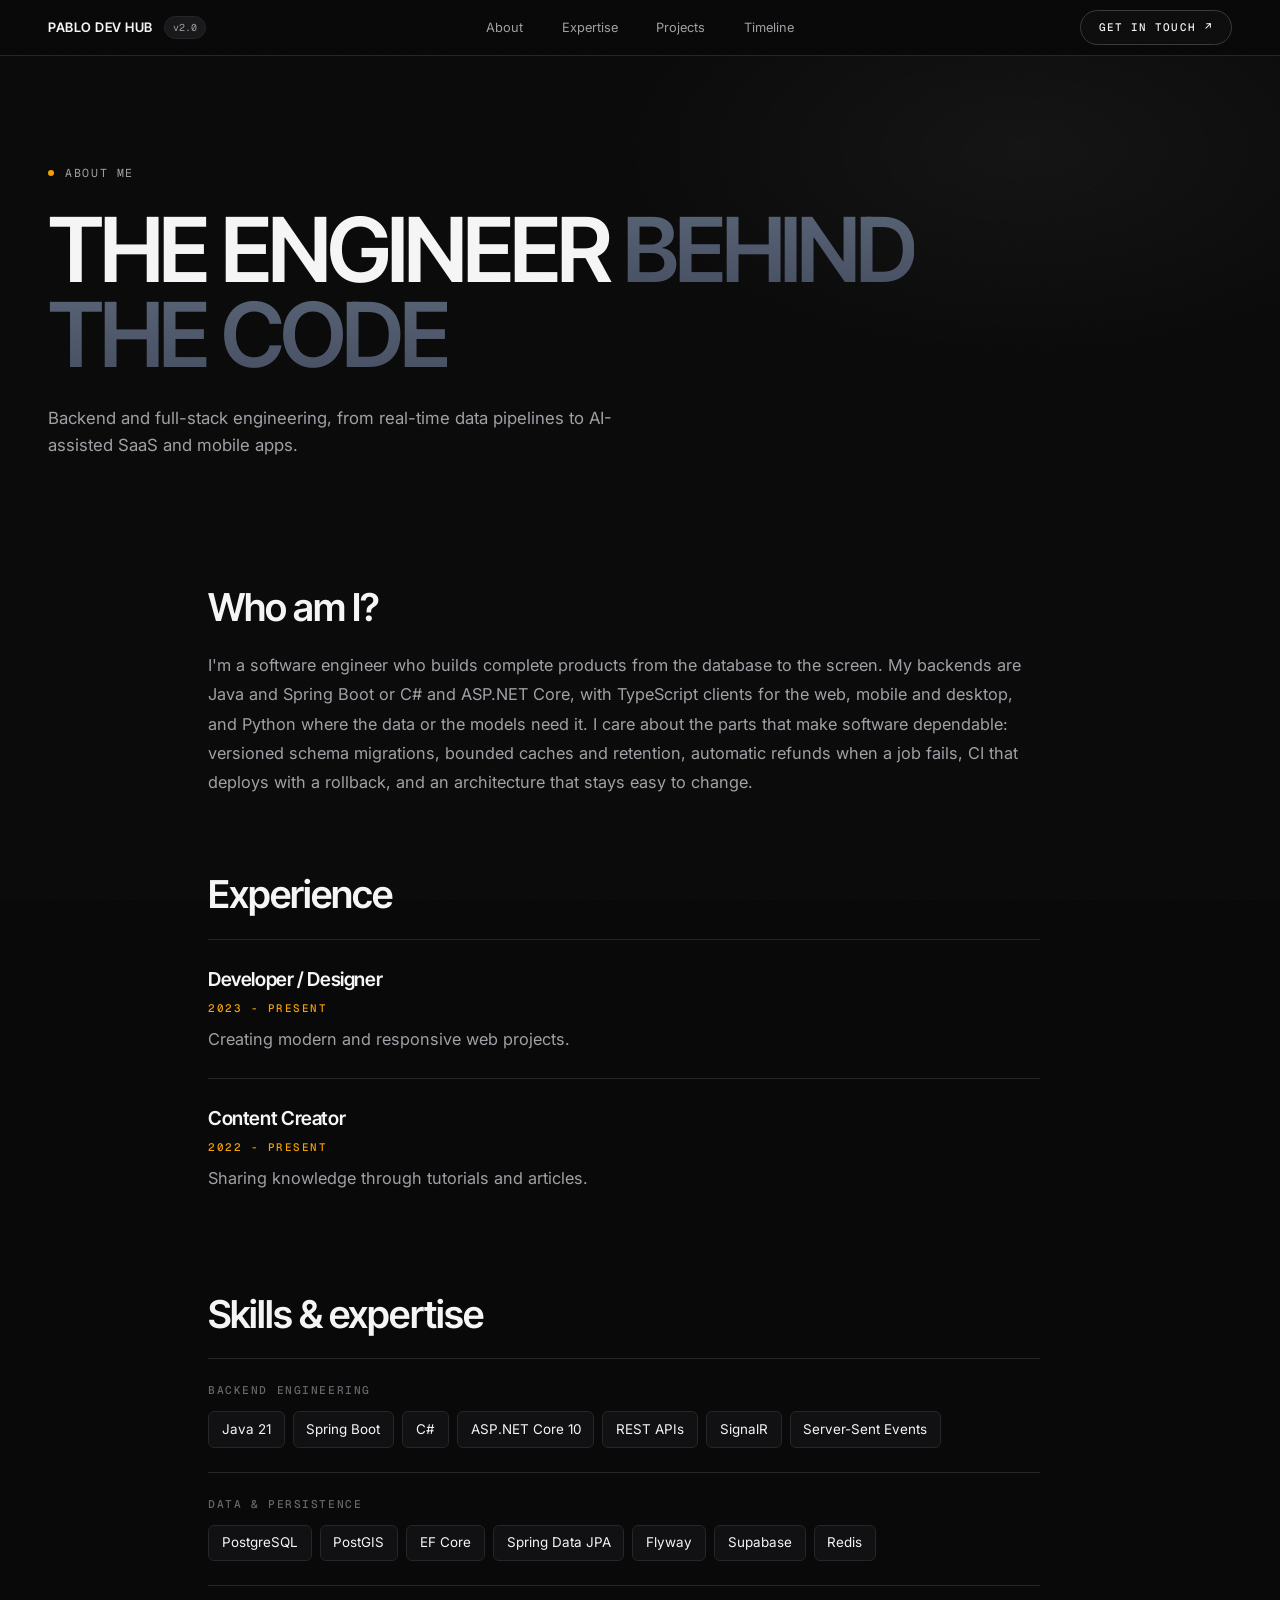
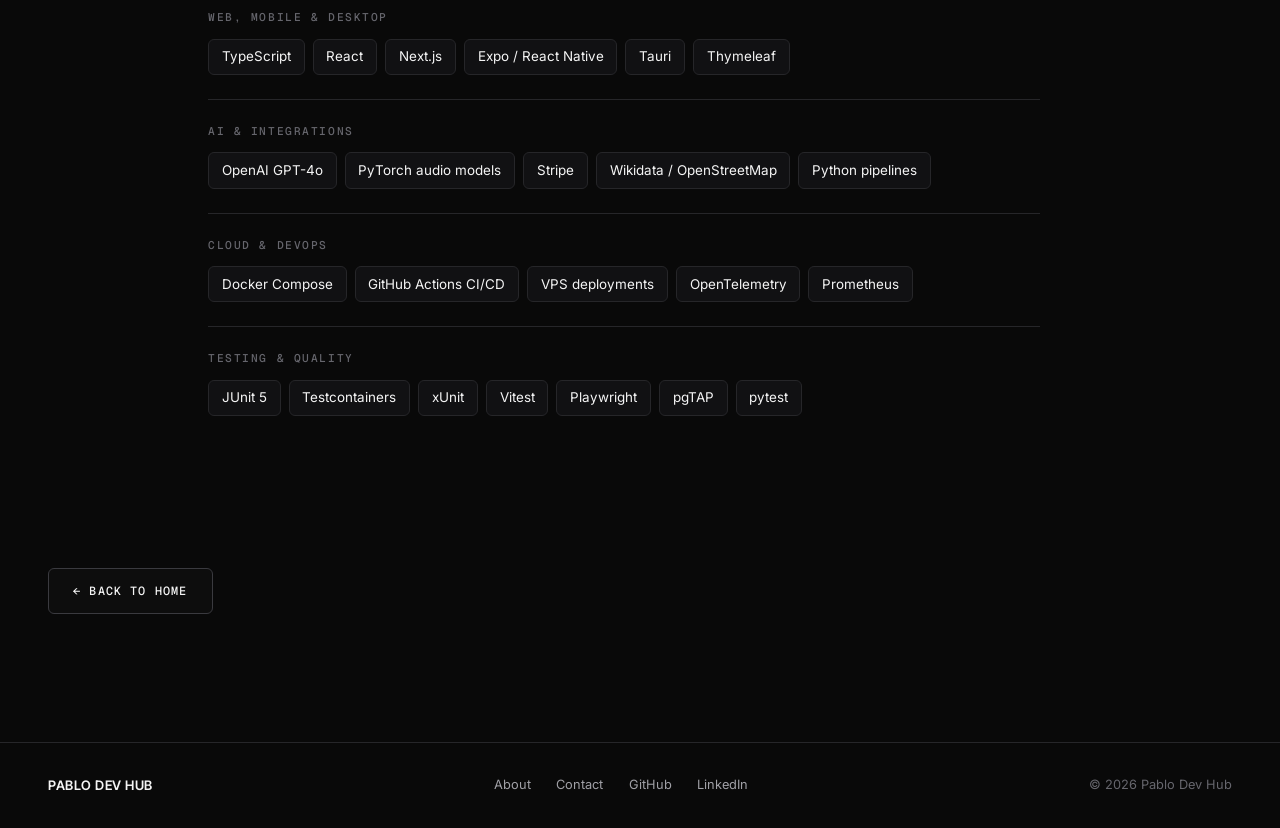
==== pages/about.html @ 633237cd "feat: redesign portfolio and add real project case studies - New dark editorial design system (token" ====
<!DOCTYPE html>
<html lang="en">
<head>
    <meta charset="UTF-8">
    <meta name="viewport" content="width=device-width, initial-scale=1.0, viewport-fit=cover">
    <title>Pablo Dev Hub — About</title>
    <meta name="description" content="About Pablo: backend and full-stack engineering.">
    <meta name="theme-color" content="#090909">
    <meta property="og:title" content="Pablo Dev Hub — About">
    <meta property="og:description" content="About Pablo: backend and full-stack engineering.">
    <meta property="og:type" content="website">
    <script>document.documentElement.classList.add('js')</script>
    <link rel="preconnect" href="https://fonts.googleapis.com">
    <link rel="preconnect" href="https://fonts.gstatic.com" crossorigin>
    <link rel="preload" href="https://fonts.googleapis.com/css2?family=Geist+Mono:wght@400;500&family=Inter+Tight:wght@500;600;700&family=Inter:wght@400;500;600&display=swap" as="style" onload="this.onload=null;this.rel='stylesheet'">
    <noscript><link href="https://fonts.googleapis.com/css2?family=Geist+Mono:wght@400;500&family=Inter+Tight:wght@500;600;700&family=Inter:wght@400;500;600&display=swap" rel="stylesheet"></noscript>
    <link rel="stylesheet" href="../assets/css/style.css">
    <script src="../assets/js/config.js" defer></script>
    <script src="../assets/js/script.js" defer></script>
</head>
<body class="page-about">
    <a class="skip-link" href="#main">Skip to content</a>
    <div id="scroll-progress"></div>
    <header class="site-header">
        <div class="site-header__inner container">
            <a class="brand" href="../index.html" aria-label="Pablo Dev Hub, home">
                <span class="brand__name">Pablo Dev Hub</span>
                <span class="brand__ver" aria-hidden="true">v2.0</span>
            </a>
            <nav class="site-nav" id="site-nav" aria-label="Primary">
                <ul>
                    <li><a href="../index.html#about">About</a></li>
                    <li><a href="../index.html#expertise">Expertise</a></li>
                    <li><a href="../index.html#projects">Projects</a></li>
                    <li><a href="../index.html#timeline">Timeline</a></li>
                </ul>
                <a class="btn btn-outline btn-sm site-nav__cta-mobile" href="../index.html#contact">Get in touch <span class="arrow" aria-hidden="true">↗</span></a>
            </nav>
            <a class="btn btn-outline btn-sm header-cta" href="../index.html#contact">Get in touch <span class="arrow" aria-hidden="true">↗</span></a>
            <button class="nav-toggle" type="button" aria-label="Open menu" aria-expanded="false" aria-controls="site-nav"><span></span><span></span></button>
        </div>
    </header>

    <main id="main">
        <section class="page-hero">
            <div class="container">
                <p class="hero-greeting">About me</p>
                <h1 class="hero-title">The engineer <span class="accent-text">behind the code</span></h1>
                <p class="hero-subtitle">Backend and full-stack engineering, from real-time data pipelines to AI-assisted SaaS and mobile apps.</p>
            </div>
        </section>
        <section class="about-content">
            <div class="about-container">
                <div class="about-section" data-reveal>
                    <h2>Who am I?</h2>
                    <p class="about-text">I'm a software engineer who builds complete products from the database to the screen. My backends are Java and Spring Boot or C# and ASP.NET Core, with TypeScript clients for the web, mobile and desktop, and Python where the data or the models need it. I care about the parts that make software dependable: versioned schema migrations, bounded caches and retention, automatic refunds when a job fails, CI that deploys with a rollback, and an architecture that stays easy to change.</p>
                </div>
                <div class="about-section" data-reveal>
                    <h2>Experience</h2>
                    <div class="experience-item"><h3>Developer / Designer</h3><p class="experience-date">2023 - Present</p><p class="about-text">Creating modern and responsive web projects.</p></div>
                    <div class="experience-item"><h3>Content Creator</h3><p class="experience-date">2022 - Present</p><p class="about-text">Sharing knowledge through tutorials and articles.</p></div>
                </div>
                <div class="about-section" data-reveal>
                    <h2>Skills &amp; expertise</h2>
                    <div class="skill-category"><h3>Backend Engineering</h3><div class="skills-list"><div class="skill-badge">Java 21</div><div class="skill-badge">Spring Boot</div><div class="skill-badge">C#</div><div class="skill-badge">ASP.NET Core 10</div><div class="skill-badge">REST APIs</div><div class="skill-badge">SignalR</div><div class="skill-badge">Server-Sent Events</div></div></div><div class="skill-category"><h3>Data & Persistence</h3><div class="skills-list"><div class="skill-badge">PostgreSQL</div><div class="skill-badge">PostGIS</div><div class="skill-badge">EF Core</div><div class="skill-badge">Spring Data JPA</div><div class="skill-badge">Flyway</div><div class="skill-badge">Supabase</div><div class="skill-badge">Redis</div></div></div><div class="skill-category"><h3>Web, Mobile & Desktop</h3><div class="skills-list"><div class="skill-badge">TypeScript</div><div class="skill-badge">React</div><div class="skill-badge">Next.js</div><div class="skill-badge">Expo / React Native</div><div class="skill-badge">Tauri</div><div class="skill-badge">Thymeleaf</div></div></div><div class="skill-category"><h3>AI & Integrations</h3><div class="skills-list"><div class="skill-badge">OpenAI GPT-4o</div><div class="skill-badge">PyTorch audio models</div><div class="skill-badge">Stripe</div><div class="skill-badge">Wikidata / OpenStreetMap</div><div class="skill-badge">Python pipelines</div></div></div><div class="skill-category"><h3>Cloud & DevOps</h3><div class="skills-list"><div class="skill-badge">Docker Compose</div><div class="skill-badge">GitHub Actions CI/CD</div><div class="skill-badge">VPS deployments</div><div class="skill-badge">OpenTelemetry</div><div class="skill-badge">Prometheus</div></div></div><div class="skill-category"><h3>Testing & Quality</h3><div class="skills-list"><div class="skill-badge">JUnit 5</div><div class="skill-badge">Testcontainers</div><div class="skill-badge">xUnit</div><div class="skill-badge">Vitest</div><div class="skill-badge">Playwright</div><div class="skill-badge">pgTAP</div><div class="skill-badge">pytest</div></div></div>
                </div>
            </div>
        </section>
        <section class="back-section"><a href="../index.html" class="btn btn-secondary">← Back to Home</a></section>
    </main>

    <footer class="site-footer">
        <div class="container site-footer__inner">
            <span class="brand__name">Pablo Dev Hub</span>
            <nav aria-label="Footer">
                <ul>
                    <li><a href="../pages/about.html">About</a></li>
                    <li><a href="../pages/contact.html">Contact</a></li>
                    <li><a href="https://www.github.com" data-link="github" target="_blank" rel="noopener noreferrer">GitHub</a></li>
                    <li><a href="https://www.linkedin.com" data-link="linkedin" target="_blank" rel="noopener noreferrer">LinkedIn</a></li>
                </ul>
            </nav>
            <span>&copy; <span data-year>2026</span> Pablo Dev Hub</span>
        </div>
    </footer>
    <button id="back-to-top" type="button" aria-label="Back to top"><span aria-hidden="true">↑</span></button>
</body>
</html>
---- assets/css/style.css ----
/* =========================================================
   Pablo Dev Hub — design system
   Dark, editorial, restrained. Amber is an accent, not a fill.
   ========================================================= */

:root {
    /* Colour */
    --bg: #090909;
    --bg-2: #111113;
    --bg-3: #19191c;
    --text: #f5f5f5;
    --text-2: #a0a0a6;
    --text-3: #66666d;
    --accent: #f5a000;
    --accent-hover: #ffb52e;
    --border: #262629;
    --border-strong: #3a3a3f;
    --steel: #5a6578;           /* "DIGITAL" blue-gray */
    --steel-2: #3d4556;
    --green: #3ecf6e;

    /* Type */
    --font-display: 'Inter Tight', 'Inter', system-ui, -apple-system, 'Segoe UI', sans-serif;
    --font-body: 'Inter', system-ui, -apple-system, 'Segoe UI', sans-serif;
    --font-mono: 'Geist Mono', ui-monospace, 'SFMono-Regular', Menlo, Consolas, monospace;

    /* Space */
    --gutter: clamp(1.25rem, 4vw, 3rem);
    --section-y: clamp(5rem, 10vw, 9rem);
    --header-h: 3.5rem;

    /* Shape & motion */
    --radius: 10px;
    --radius-sm: 6px;
    --ease: cubic-bezier(0.22, 0.7, 0.2, 1);
    --t-fast: 180ms;
    --t-med: 320ms;
    --t-slow: 700ms;
}

/* ---------- Base ---------- */
*, *::before, *::after { box-sizing: border-box; }

html {
    scroll-behavior: smooth;
    scroll-padding-top: calc(var(--header-h) + 1rem);
    -webkit-text-size-adjust: 100%;
}

body {
    margin: 0;
    background: var(--bg);
    color: var(--text);
    font-family: var(--font-body);
    font-size: 1rem;
    line-height: 1.6;
    -webkit-font-smoothing: antialiased;
    text-rendering: optimizeLegibility;
    overflow-x: hidden;
}

/* faint film grain over the whole page */
body::before {
    content: '';
    position: fixed;
    inset: 0;
    z-index: 0;
    pointer-events: none;
    opacity: 0.035;
    background-image: url("data:image/svg+xml,%3Csvg xmlns='http://www.w3.org/2000/svg' width='160' height='160'%3E%3Cfilter id='n'%3E%3CfeTurbulence type='fractalNoise' baseFrequency='.9' numOctaves='2' stitchTiles='stitch'/%3E%3C/filter%3E%3Crect width='100%25' height='100%25' filter='url(%23n)'/%3E%3C/svg%3E");
}

img, svg { display: block; max-width: 100%; }
a { color: inherit; text-decoration: none; }
ul, ol { list-style: none; margin: 0; padding: 0; }
h1, h2, h3, h4, p { margin: 0; }
button { font: inherit; color: inherit; cursor: pointer; }
code { font-family: var(--font-mono); font-size: 0.88em; color: var(--text); background: var(--bg-3); padding: 0.1em 0.4em; border-radius: 4px; }
strong { color: var(--text); font-weight: 600; }

::selection { background: var(--accent); color: #090909; }

:focus-visible {
    outline: 2px solid var(--accent);
    outline-offset: 3px;
    border-radius: 4px;
}

.skip-link {
    position: fixed;
    left: 1rem;
    top: -4rem;
    z-index: 200;
    background: var(--accent);
    color: #090909;
    padding: 0.6rem 1rem;
    font: 600 0.8rem var(--font-mono);
    border-radius: var(--radius-sm);
    transition: top var(--t-fast) var(--ease);
}
.skip-link:focus { top: 1rem; }

.sr-only {
    position: absolute !important;
    width: 1px; height: 1px;
    margin: -1px; padding: 0;
    overflow: hidden;
    clip: rect(0 0 0 0);
    white-space: nowrap;
    border: 0;
}

.container {
    width: 100%;
    max-width: 1280px;
    margin-inline: auto;
    padding-inline: var(--gutter);
}

main, footer, header { position: relative; z-index: 1; }

/* ---------- Shared typography ---------- */
.mono, .eyebrow, .label {
    font-family: var(--font-mono);
    text-transform: uppercase;
    letter-spacing: 0.14em;
}

.eyebrow {
    display: inline-flex;
    align-items: center;
    gap: 0.7rem;
    font-size: 0.72rem;
    color: var(--text-2);
}
.eyebrow::before {
    content: '';
    width: 6px; height: 6px;
    background: var(--accent);
    border-radius: 50%;
}

.display {
    font-family: var(--font-display);
    font-weight: 600;
    text-transform: uppercase;
    letter-spacing: -0.035em;
    line-height: 0.97;
}

.accent-text {
    background: linear-gradient(180deg, var(--steel) 0%, var(--steel-2) 140%);
    -webkit-background-clip: text;
    background-clip: text;
    color: transparent;
    -webkit-text-fill-color: transparent;
}

.section { padding-block: var(--section-y); position: relative; }

.section-heading { max-width: 60rem; margin-bottom: clamp(2.5rem, 5vw, 4rem); }
.section-heading .eyebrow { margin-bottom: 1.5rem; }
.section-heading h2 {
    font-family: var(--font-display);
    font-weight: 600;
    text-transform: uppercase;
    letter-spacing: -0.04em;
    line-height: 0.98;
    font-size: clamp(2.2rem, 5.2vw, 4.6rem);
}
.section-heading h2 .line { display: block; }
.section-heading h2 .line + .line { color: var(--text-3); }
.section-heading p {
    margin-top: 1.5rem;
    max-width: 34rem;
    color: var(--text-2);
}

/* the original markup uses these on inner pages */
.section-title {
    font-family: var(--font-display);
    font-weight: 600;
    letter-spacing: -0.03em;
    font-size: clamp(1.5rem, 3vw, 2.2rem);
    line-height: 1.1;
    margin-bottom: 1.25rem;
}
.section-subtitle { color: var(--text-2); }

/* ---------- Buttons ---------- */
.btn {
    --_bg: transparent;
    --_fg: var(--text);
    --_bd: var(--border-strong);
    display: inline-flex;
    align-items: center;
    justify-content: center;
    gap: 0.6rem;
    padding: 1rem 1.5rem;
    background: var(--_bg);
    color: var(--_fg);
    border: 1px solid var(--_bd);
    border-radius: var(--radius-sm);
    font-family: var(--font-mono);
    font-size: 0.74rem;
    font-weight: 500;
    letter-spacing: 0.1em;
    text-transform: uppercase;
    line-height: 1;
    white-space: nowrap;
    transition: background var(--t-fast) var(--ease), border-color var(--t-fast) var(--ease),
                color var(--t-fast) var(--ease), transform var(--t-fast) var(--ease);
}
.btn .arrow, .card-link-icon { display: inline-block; transition: transform var(--t-fast) var(--ease); }
.btn:hover .arrow, .btn:hover .card-link-icon { transform: translate(2px, -2px); }
.btn:active { transform: translateY(1px); }

.btn-primary { --_bg: var(--accent); --_fg: #0a0a0a; --_bd: var(--accent); font-weight: 600; }
.btn-primary:hover { --_bg: var(--accent-hover); --_bd: var(--accent-hover); }

.btn-secondary, .btn-outline { --_bg: rgba(255, 255, 255, 0.02); }
.btn-secondary:hover, .btn-outline:hover { --_bd: var(--text-2); --_bg: rgba(255, 255, 255, 0.06); }

.btn-sm { padding: 0.7rem 1.1rem; font-size: 0.68rem; border-radius: 999px; }
.btn-lg { padding: 1.3rem 2.2rem; font-size: 0.85rem; }

/* ---------- Header ---------- */
.site-header {
    position: sticky;
    top: 0;
    z-index: 100;
    height: var(--header-h);
    background: rgba(9, 9, 9, 0.72);
    border-bottom: 1px solid var(--border);
    transition: background var(--t-med) var(--ease), border-color var(--t-med) var(--ease);
}
.site-header.scrolled {
    background: rgba(9, 9, 9, 0.82);
    -webkit-backdrop-filter: blur(14px) saturate(140%);
    backdrop-filter: blur(14px) saturate(140%);
}
.site-header__inner {
    height: 100%;
    display: grid;
    grid-template-columns: 1fr auto 1fr;
    align-items: center;
    gap: 1.5rem;
}

.brand { display: inline-flex; align-items: center; gap: 0.7rem; justify-self: start; }
.brand__name {
    font-family: var(--font-display);
    font-weight: 600;
    font-size: 0.82rem;
    letter-spacing: 0.04em;
    text-transform: uppercase;
}
.brand__ver {
    font-family: var(--font-mono);
    font-size: 0.62rem;
    color: var(--text-2);
    padding: 0.18rem 0.5rem;
    background: var(--bg-3);
    border: 1px solid var(--border);
    border-radius: 999px;
}

.site-nav ul { display: flex; gap: clamp(1.4rem, 3vw, 2.6rem); }
.site-nav a:not(.btn) {
    position: relative;
    font-size: 0.8rem;
    color: var(--text-2);
    padding-block: 0.4rem;
    transition: color var(--t-fast) var(--ease);
}
.site-nav a:not(.btn)::after {
    content: '';
    position: absolute;
    left: 0; right: 0; bottom: 0;
    height: 1px;
    background: var(--accent);
    transform: scaleX(0);
    transform-origin: left;
    transition: transform var(--t-med) var(--ease);
}
.site-nav a:not(.btn):hover,
.site-nav a[aria-current] { color: var(--text); }
.site-nav a:not(.btn):hover::after,
.site-nav a[aria-current]::after { transform: scaleX(1); }
.site-nav .site-nav__cta-mobile { display: none; }

.header-cta { justify-self: end; }

.nav-toggle {
    display: none;
    justify-self: end;
    width: 2.5rem; height: 2.5rem;
    background: transparent;
    border: 1px solid var(--border);
    border-radius: var(--radius-sm);
    position: relative;
}
.nav-toggle span {
    position: absolute;
    left: 50%; top: 50%;
    width: 16px; height: 1.5px;
    background: var(--text);
    transition: transform var(--t-med) var(--ease);
}
.nav-toggle span:first-child { transform: translate(-50%, -4px); }
.nav-toggle span:last-child { transform: translate(-50%, 3px); }
.nav-toggle[aria-expanded='true'] span:first-child { transform: translate(-50%, -0.5px) rotate(45deg); }
.nav-toggle[aria-expanded='true'] span:last-child { transform: translate(-50%, -0.5px) rotate(-45deg); }

#scroll-progress {
    position: fixed; top: 0; left: 0;
    height: 2px; width: 0;
    background: var(--accent);
    z-index: 150;
    pointer-events: none;
}

/* ---------- Hero ---------- */
.hero {
    position: relative;
    overflow: clip;
    min-height: calc(100svh - var(--header-h));
    display: flex;
    align-items: center;
    padding-block: clamp(3rem, 7vw, 6rem);
}
.hero::before {            /* soft illumination behind the artwork */
    content: '';
    position: absolute;
    inset: 0;
    pointer-events: none;
    background:
        radial-gradient(42% 55% at 74% 50%, rgba(255, 255, 255, 0.055), transparent 70%),
        radial-gradient(60% 40% at 0% 100%, rgba(245, 160, 0, 0.03), transparent 70%);
}
.hero__grid {
    position: relative;
    display: grid;
    grid-template-columns: 1.2fr 1fr;     /* ≈55 / 45 */
    align-items: center;
    gap: clamp(2rem, 5vw, 4rem);
    width: 100%;
}

.status {
    display: inline-flex;
    align-items: center;
    gap: 0.65rem;
    margin-bottom: clamp(1.5rem, 3vw, 2.2rem);
    font-family: var(--font-mono);
    font-size: 0.68rem;
    letter-spacing: 0.2em;
    text-transform: uppercase;
    color: var(--accent);
}
.status::before {
    content: '';
    width: 6px; height: 6px;
    border-radius: 50%;
    background: var(--accent);
    box-shadow: 0 0 0 3px rgba(245, 160, 0, 0.16);
}
.status:empty { display: none; }

.hero__title {
    font-size: clamp(2.5rem, 5.4vw + 0.5rem, 6rem);
    margin-bottom: clamp(1.75rem, 3.5vw, 3rem);
}
.hero__title span { display: block; white-space: nowrap; }

.hero__lede {
    max-width: 26rem;
    margin-bottom: clamp(1.75rem, 3.5vw, 2.75rem);
    padding-left: 1.1rem;
    border-left: 1px solid var(--border-strong);
    color: var(--text-2);
    font-size: 0.95rem;
    line-height: 1.7;
}
.hero__actions { display: flex; flex-wrap: wrap; gap: 0.85rem; }

/* artwork */
.hero-art {
    --art: clamp(17rem, 31vw, 26.5rem);
    position: relative;
    width: var(--art);
    height: var(--art);
    justify-self: center;
    margin-left: auto;
    margin-right: clamp(0rem, 3vw, 3rem);   /* slight offset to the right */
}
.hero-art__disc {
    position: absolute;
    inset: 0;
    border-radius: 50%;
    overflow: hidden;
    background: #0d0d0e;
    box-shadow: 0 0 0 1px rgba(255, 255, 255, 0.09), 0 50px 90px -30px rgba(0, 0, 0, 0.95), 0 20px 40px -20px rgba(0, 0, 0, 0.9);
}
.hero-art__disc::after {   /* vignette + soft top light */
    content: '';
    position: absolute;
    inset: 0;
    border-radius: 50%;
    pointer-events: none;
    background:
        radial-gradient(circle at 30% 22%, rgba(255, 255, 255, 0.1), transparent 45%),
        radial-gradient(circle at 50% 50%, transparent 55%, rgba(0, 0, 0, 0.55) 100%);
}
.hero-art__disc svg, .hero-art__disc img { width: 100%; height: 100%; object-fit: cover; }
.hero-art__disc img { filter: grayscale(1) contrast(1.12) brightness(0.9); }
.hero-art .ring-spin { transform-origin: 200px 200px; animation: spin 90s linear infinite; }

/* floating cards: outer = entrance, inner = idle float */
.float-card {
    position: absolute;
    z-index: 2;
}
.float-card__inner {
    background: rgba(17, 17, 19, 0.82);
    -webkit-backdrop-filter: blur(10px);
    backdrop-filter: blur(10px);
    border: 1px solid var(--border);
    border-radius: var(--radius);
    box-shadow: 0 24px 40px -18px rgba(0, 0, 0, 0.85);
    padding: 0.95rem 1.2rem;
}
.float-card--count { top: -7%; right: -4%; }
.float-card--clean { top: 51%; right: -17%; }
.float-card--stack { bottom: 1%; left: -16%; }

.metric { font-family: var(--font-display); font-weight: 500; font-size: clamp(1.4rem, 2vw, 1.75rem); letter-spacing: -0.03em; line-height: 1; }
.metric-label {
    display: block;
    margin-top: 0.55rem;
    font-family: var(--font-mono);
    font-size: 0.6rem;
    letter-spacing: 0.16em;
    text-transform: uppercase;
    color: var(--text-3);
}
.float-card--clean .float-card__inner { display: flex; align-items: center; gap: 0.8rem; padding: 0.75rem 1.1rem 0.75rem 0.75rem; }
.float-card__icon {
    display: grid; place-items: center;
    width: 2rem; height: 2rem;
    border-radius: 50%;
    background: rgba(62, 207, 110, 0.14);
    color: var(--green);
    flex: none;
}
.float-card--clean strong { display: block; font-size: 0.82rem; font-weight: 500; line-height: 1.2; }
.float-card--clean .metric-label { margin-top: 0.2rem; font-size: 0.58rem; letter-spacing: 0.06em; text-transform: none; }

/* ---------- Entrance + ambient motion ---------- */
@keyframes rise {
    from { opacity: 0; transform: translateY(22px); }
    to   { opacity: 1; transform: none; }
}
@keyframes scale-in {
    from { opacity: 0; transform: scale(0.94); }
    to   { opacity: 1; transform: none; }
}
@keyframes drift {
    0%, 100% { transform: translateY(0); }
    50%      { transform: translateY(-7px); }
}
@keyframes spin { to { transform: rotate(360deg); } }

.hero .enter { animation: rise 0.9s var(--ease) both; animation-delay: calc(var(--i, 0) * 110ms + 80ms); }
.hero__title .enter { animation-duration: 1s; }
.hero-art__disc { animation: scale-in 1.1s var(--ease) 0.25s both; }
.float-card { animation: rise 0.9s var(--ease) both; animation-delay: calc(var(--i, 0) * 140ms + 700ms); }
.float-card__inner { animation: drift var(--d, 8s) ease-in-out infinite; animation-delay: var(--delay, 0s); }

/* scroll reveal (only hidden when JS is running) */
.js [data-reveal] {
    opacity: 0;
    transform: translateY(24px);
    transition: opacity var(--t-slow) var(--ease), transform var(--t-slow) var(--ease);
    transition-delay: calc(var(--delay, 0) * 90ms);
}
.js [data-reveal].revealed { opacity: 1; transform: none; }

/* ---------- Projects ---------- */
.filter {
    display: flex;
    flex-wrap: wrap;
    gap: 0.5rem;
    margin-bottom: 2rem;
}
.filter button {
    padding: 0.6rem 1rem;
    background: transparent;
    border: 1px solid var(--border);
    border-radius: 999px;
    color: var(--text-2);
    font-family: var(--font-mono);
    font-size: 0.68rem;
    letter-spacing: 0.12em;
    text-transform: uppercase;
    transition: color var(--t-fast), border-color var(--t-fast), background var(--t-fast);
}
.filter button:hover { color: var(--text); border-color: var(--border-strong); }
.filter button[aria-pressed='true'] { background: var(--text); border-color: var(--text); color: #0a0a0a; }

.project-grid {
    display: grid;
    grid-template-columns: repeat(2, minmax(0, 1fr));
    gap: clamp(1rem, 2vw, 1.5rem);
}
.project-card {
    position: relative;
    display: flex;
    flex-direction: column;
    background: var(--bg-2);
    border: 1px solid var(--border);
    border-radius: var(--radius);
    overflow: hidden;
    transition: border-color var(--t-med) var(--ease), transform var(--t-med) var(--ease), box-shadow var(--t-med) var(--ease);
}
.project-card:hover,
.project-card:focus-within {
    border-color: var(--border-strong);
    transform: translateY(-3px);
    box-shadow: 0 30px 60px -30px rgba(0, 0, 0, 0.9);
}
.project-card.is-wide { grid-column: 1 / -1; flex-direction: row; }
.project-card.is-reverse { flex-direction: row-reverse; }
.project-card[hidden] { display: none; }
.project-card.is-leaving { opacity: 0; transform: scale(0.98); transition: opacity 160ms ease, transform 160ms ease; }
.project-card.is-entering { animation: rise 0.5s var(--ease) both; }

.project-card__media {
    position: relative;
    overflow: hidden;
    background: var(--cover-bg, var(--bg-3));
    aspect-ratio: 3 / 2;
    border-bottom: 1px solid var(--border);
}
.project-card.is-wide .project-card__media {
    flex: 1.35 1 0;
    aspect-ratio: auto;
    min-height: 22rem;
    border-bottom: 0;
    border-right: 1px solid var(--border);
}
.project-card.is-wide .project-card__media img { position: absolute; inset: 0; }
.project-card.is-reverse .project-card__media { border-right: 0; border-left: 1px solid var(--border); }
.project-card__media img {
    width: 100%; height: 100%;
    object-fit: cover;
    transition: transform var(--t-slow) var(--ease);
}
.project-card:hover .project-card__media img { transform: scale(1.02); }

.project-card__body {
    flex: 1 1 0;
    display: flex;
    flex-direction: column;
    padding: clamp(1.4rem, 2.6vw, 2.4rem);
}
.project-card__meta {
    display: flex;
    align-items: center;
    justify-content: space-between;
    gap: 1rem;
    margin-bottom: 1.5rem;
    font-family: var(--font-mono);
    font-size: 0.66rem;
    letter-spacing: 0.14em;
    text-transform: uppercase;
    color: var(--text-3);
}
.project-card__index { color: var(--accent); }
.project-card h3 {
    font-family: var(--font-display);
    font-weight: 600;
    letter-spacing: -0.035em;
    line-height: 1;
    text-transform: uppercase;
    font-size: clamp(1.6rem, 2.6vw, 2.5rem);
    margin-bottom: 1rem;
}
.project-card h3 a::after { content: ''; position: absolute; inset: 0; z-index: 1; }   /* whole card is clickable */
.project-card p { color: var(--text-2); max-width: 32rem; font-size: 0.95rem; }

.tags { display: flex; flex-wrap: wrap; gap: 0.4rem; margin-top: 1.5rem; }
.tags li {
    padding: 0.3rem 0.65rem;
    border: 1px solid var(--border);
    border-radius: 999px;
    font-family: var(--font-mono);
    font-size: 0.66rem;
    color: var(--text-2);
    background: rgba(255, 255, 255, 0.02);
}

.project-card__links {
    position: relative;
    z-index: 2;
    display: flex;
    flex-wrap: wrap;
    align-items: center;
    gap: 0.6rem 1.4rem;
    margin-top: auto;
    padding-top: 2rem;
}
.link-arrow {
    display: inline-flex;
    align-items: center;
    gap: 0.5rem;
    font-family: var(--font-mono);
    font-size: 0.72rem;
    letter-spacing: 0.1em;
    text-transform: uppercase;
    color: var(--text);
    padding-bottom: 2px;
    border-bottom: 1px solid var(--border-strong);
    transition: border-color var(--t-fast), color var(--t-fast);
}
.link-arrow:hover { color: var(--accent-hover); border-color: var(--accent); }
.link-arrow .arrow { transition: transform var(--t-fast) var(--ease); }
.link-arrow:hover .arrow { transform: translate(2px, -2px); }
.link-arrow--muted { color: var(--text-2); }

.empty-note { color: var(--text-3); font-family: var(--font-mono); font-size: 0.75rem; letter-spacing: 0.1em; margin-top: 1.5rem; }

/* ---------- Expertise ---------- */
.expertise-grid {
    display: grid;
    grid-template-columns: repeat(3, minmax(0, 1fr));
    border-top: 1px solid var(--border);
    border-left: 1px solid var(--border);
}
.expertise-cell {
    padding: clamp(1.5rem, 2.5vw, 2.25rem);
    border-right: 1px solid var(--border);
    border-bottom: 1px solid var(--border);
    transition: background var(--t-med) var(--ease);
}
.expertise-cell:hover { background: var(--bg-2); }
.expertise-cell__top { display: flex; align-items: center; justify-content: space-between; margin-bottom: 2.5rem; }
.expertise-cell svg { width: 22px; height: 22px; stroke: var(--text-2); fill: none; stroke-width: 1.5; stroke-linecap: round; stroke-linejoin: round; transition: stroke var(--t-fast); }
.expertise-cell:hover svg { stroke: var(--accent); }
.expertise-cell .label { font-size: 0.62rem; color: var(--text-3); }
.expertise-cell h3 { font-family: var(--font-display); font-weight: 600; font-size: 1.25rem; letter-spacing: -0.02em; margin-bottom: 1.1rem; }
.expertise-cell ul { display: flex; flex-wrap: wrap; gap: 0.35rem 0.5rem; }
.expertise-cell li { font-size: 0.85rem; color: var(--text-2); }
.expertise-cell li:not(:last-child)::after { content: '/'; margin-left: 0.5rem; color: var(--border-strong); }

/* ---------- About ---------- */
.about-grid {
    display: grid;
    grid-template-columns: 1.1fr 1fr;
    gap: clamp(2rem, 6vw, 6rem);
    align-items: start;
}
.about-copy p { color: var(--text-2); font-size: 1.05rem; line-height: 1.75; max-width: 36rem; }
.about-copy p + p { margin-top: 1.25rem; }
.about-links { display: flex; flex-wrap: wrap; gap: 0.85rem; margin-top: 2.25rem; }

.facts { border-top: 1px solid var(--border); }
.facts li {
    display: grid;
    grid-template-columns: 7.5rem 1fr;
    gap: 1.25rem;
    padding: 1.15rem 0;
    border-bottom: 1px solid var(--border);
}
.facts .label { font-size: 0.64rem; color: var(--text-3); padding-top: 0.28rem; }
.facts span:last-child { color: var(--text-2); font-size: 0.93rem; }
.facts strong { display: block; font-weight: 500; margin-bottom: 0.15rem; }

/* ---------- Timeline ---------- */
.timeline { position: relative; max-width: 52rem; }
.timeline::before {
    content: '';
    position: absolute;
    left: 7.5rem; top: 0.6rem; bottom: 0.6rem;
    width: 1px;
    background: var(--border);
}
.timeline__item {
    position: relative;
    display: grid;
    grid-template-columns: 7.5rem 1fr;
    gap: 3rem;
    padding-block: 1.75rem;
}
.timeline__item::before {
    content: '';
    position: absolute;
    left: calc(7.5rem - 3.5px);
    top: 2.45rem;
    width: 8px; height: 8px;
    border-radius: 50%;
    background: var(--accent);
    box-shadow: 0 0 0 4px var(--bg);
}
.timeline__year {
    font-family: var(--font-display);
    font-weight: 600;
    font-size: 1.9rem;
    letter-spacing: -0.04em;
    line-height: 1.1;
}
.timeline__year small { display: block; margin-top: 0.3rem; font: 500 0.62rem var(--font-mono); letter-spacing: 0.14em; text-transform: uppercase; color: var(--text-3); }
.timeline h3 { font-family: var(--font-display); font-weight: 600; font-size: 1.25rem; letter-spacing: -0.02em; margin-bottom: 0.4rem; }
.timeline p { color: var(--text-2); font-size: 0.95rem; }

/* ---------- Contact ---------- */
.contact { border-top: 1px solid var(--border); text-align: left; overflow: clip; }
.contact::before {
    content: '';
    position: absolute; inset: 0;
    pointer-events: none;
    background: radial-gradient(45% 60% at 85% 100%, rgba(245, 160, 0, 0.06), transparent 70%);
}
.contact h2 {
    font-family: var(--font-display);
    font-weight: 600;
    text-transform: uppercase;
    letter-spacing: -0.045em;
    line-height: 0.95;
    font-size: clamp(2.6rem, 8vw, 7.5rem);
}
.contact h2 .line { display: block; }
.contact h2 .line + .line { color: var(--text-3); }
.contact p { margin-top: 1.75rem; max-width: 34rem; color: var(--text-2); }
.contact__actions { display: flex; flex-wrap: wrap; align-items: center; gap: 1rem 2rem; margin-top: 2.5rem; }

/* ---------- Footer ---------- */
.site-footer { border-top: 1px solid var(--border); padding-block: 2rem; }
.site-footer__inner { display: flex; flex-wrap: wrap; align-items: center; justify-content: space-between; gap: 1rem 2rem; font-size: 0.8rem; color: var(--text-3); }
.site-footer nav ul { display: flex; flex-wrap: wrap; gap: 0.5rem 1.6rem; }
.site-footer a { color: var(--text-2); transition: color var(--t-fast); }
.site-footer a:hover { color: var(--accent-hover); }
.site-footer .brand__name { color: var(--text); }

#back-to-top {
    position: fixed;
    right: 1.25rem; bottom: 1.25rem;
    z-index: 90;
    width: 2.6rem; height: 2.6rem;
    border-radius: 50%;
    background: var(--bg-3);
    border: 1px solid var(--border-strong);
    color: var(--text);
    opacity: 0; visibility: hidden;
    transform: translateY(8px);
    transition: opacity var(--t-med), transform var(--t-med), visibility var(--t-med), border-color var(--t-fast);
}
#back-to-top.visible { opacity: 1; visibility: visible; transform: none; }
#back-to-top:hover { border-color: var(--accent); }

/* =========================================================
   Inner pages: project case studies, about, contact, social
   ========================================================= */
.page-hero {
    position: relative;
    overflow: clip;
    padding-block: clamp(3.5rem, 8vw, 7rem) clamp(2.5rem, 5vw, 4rem);
}
.page-hero::before {
    content: '';
    position: absolute; inset: 0;
    pointer-events: none;
    background: radial-gradient(50% 70% at 80% 20%, rgba(255, 255, 255, 0.045), transparent 70%);
}
.page-hero .container { position: relative; }
.page-hero .hero-greeting { margin-bottom: 1.5rem; }
.hero-greeting {
    display: inline-flex; align-items: center; gap: 0.7rem;
    font-family: var(--font-mono);
    font-size: 0.72rem; letter-spacing: 0.14em; text-transform: uppercase;
    color: var(--text-2);
}
.hero-greeting::before { content: ''; width: 6px; height: 6px; border-radius: 50%; background: var(--accent); }
.page-hero .hero-title {
    font-family: var(--font-display);
    font-weight: 600;
    text-transform: uppercase;
    letter-spacing: -0.045em;
    line-height: 0.95;
    font-size: clamp(2.4rem, 7vw, 6rem);
    max-width: 16ch;
    overflow-wrap: anywhere;
}
.page-hero .hero-subtitle { margin-top: 1.75rem; max-width: 38rem; color: var(--text-2); font-size: 1.05rem; }
.hero-actions { display: flex; flex-wrap: wrap; gap: 0.85rem; margin-top: 2.25rem; }

.page-hero__media {
    margin-top: clamp(2.5rem, 5vw, 4rem);
    border: 1px solid var(--border);
    border-radius: var(--radius);
    overflow: hidden;
    background: var(--bg-2);
    aspect-ratio: 21 / 9;
}
.page-hero__media img { width: 100%; height: 100%; object-fit: cover; }

.about-content { padding-block: clamp(2rem, 5vw, 4rem) var(--section-y); }
.project-detail, .about-container { width: 100%; max-width: 1280px; margin-inline: auto; padding-inline: var(--gutter); }
.project-detail > * + *, .about-container > * + * { margin-top: clamp(3rem, 6vw, 5rem); }
.about-container { max-width: 960px; margin-inline: auto; }

.project-meta { display: flex; flex-wrap: wrap; gap: 0.5rem; }
.project-tag-label {
    padding: 0.4rem 0.8rem;
    border: 1px solid var(--border-strong);
    border-radius: 999px;
    font-family: var(--font-mono);
    font-size: 0.68rem;
    letter-spacing: 0.1em;
    text-transform: uppercase;
    color: var(--text-2);
}

.project-description-block, .about-section { max-width: 52rem; }
.project-description-block h2, .tech-section h2, .about-section h2 {
    font-family: var(--font-display);
    font-weight: 600;
    letter-spacing: -0.025em;
    font-size: clamp(1.6rem, 3.2vw, 2.4rem);
    line-height: 1.05;
    margin-bottom: 1.5rem;
}
.project-description-block p, .about-text { color: var(--text-2); font-size: 1.02rem; line-height: 1.8; }
.project-description-block br { display: block; content: ''; margin-top: 0.5rem; }

.tech-group { padding: 1.5rem 0; border-top: 1px solid var(--border); display: grid; grid-template-columns: 14rem 1fr; gap: 1.5rem; align-items: start; }
.tech-group:last-child { border-bottom: 1px solid var(--border); }
.tech-group h3 { font-family: var(--font-mono); font-size: 0.7rem; letter-spacing: 0.14em; text-transform: uppercase; color: var(--text-3); font-weight: 500; padding-top: 0.45rem; }
.tech-badges, .skills-list { display: flex; flex-wrap: wrap; gap: 0.5rem; }
.skill-badge {
    padding: 0.4rem 0.8rem;
    background: var(--bg-2);
    border: 1px solid var(--border);
    border-radius: var(--radius-sm);
    font-size: 0.84rem;
    color: var(--text);
    transition: border-color var(--t-fast), background var(--t-fast);
}
.skill-badge:hover { border-color: var(--border-strong); background: var(--bg-3); }

.tech-highlight-grid { display: grid; grid-template-columns: repeat(2, minmax(0, 1fr)); gap: 1px; background: var(--border); border: 1px solid var(--border); border-radius: var(--radius); overflow: hidden; counter-reset: hl; }
.tech-highlight-card { background: var(--bg); padding: clamp(1.4rem, 2.5vw, 2.2rem); counter-increment: hl; transition: background var(--t-med); }
.tech-highlight-card:hover { background: var(--bg-2); }
.tech-highlight-card .tech-icon { display: none; }   /* emoji icons replaced by a numeric index */
.tech-highlight-card::before { content: '0' counter(hl); display: block; margin-bottom: 1.75rem; font: 500 0.68rem var(--font-mono); letter-spacing: 0.14em; color: var(--accent); }
.tech-highlight-card h4 { font-family: var(--font-display); font-weight: 600; font-size: 1.2rem; letter-spacing: -0.02em; margin-bottom: 0.6rem; }
.tech-highlight-card p { color: var(--text-2); font-size: 0.93rem; }

.project-link-section {
    padding: clamp(2rem, 4vw, 3.5rem);
    border: 1px solid var(--border);
    border-radius: var(--radius);
    background: var(--bg-2);
    display: flex; flex-wrap: wrap; align-items: center; justify-content: space-between; gap: 1.5rem;
}
.project-link-section p { max-width: 32rem; color: var(--text-2); }

.project-pager { display: grid; grid-template-columns: 1fr 1fr; gap: 1rem; }
.project-pager a {
    display: block;
    padding: 1.5rem;
    border: 1px solid var(--border);
    border-radius: var(--radius);
    transition: border-color var(--t-med), background var(--t-med);
}
.project-pager a:hover { border-color: var(--border-strong); background: var(--bg-2); }
.project-pager a:last-child:not(:first-child) { text-align: right; }
.project-pager .label { font-size: 0.64rem; color: var(--text-3); display: block; margin-bottom: 0.5rem; }
.project-pager span:last-child { font-family: var(--font-display); font-weight: 600; font-size: 1.2rem; letter-spacing: -0.02em; }

.back-section { padding-block: 0 var(--section-y); max-width: 1280px; margin-inline: auto; padding-inline: var(--gutter); }

/* about page */
.experience-item { padding: 1.5rem 0; border-top: 1px solid var(--border); }
.experience-item h3 { font-family: var(--font-display); font-weight: 600; font-size: 1.2rem; letter-spacing: -0.02em; }
.experience-date { font: 500 0.68rem var(--font-mono); letter-spacing: 0.14em; text-transform: uppercase; color: var(--accent); margin: 0.4rem 0 0.6rem; }
.skill-category { padding: 1.5rem 0; border-top: 1px solid var(--border); }
.skill-category h3 { font: 500 0.7rem var(--font-mono); letter-spacing: 0.14em; text-transform: uppercase; color: var(--text-3); margin-bottom: 0.9rem; }

/* contact + social pages (legacy markup, restyled) */
.social-grid, .stats { max-width: 1100px; margin-inline: auto; padding-inline: var(--gutter); display: grid; gap: 1rem; grid-template-columns: repeat(auto-fit, minmax(17rem, 1fr)); }
.stats { margin-bottom: 1rem; }
.social-card, .stat, .info-card {
    display: flex; flex-direction: column; gap: 1rem;
    padding: 1.75rem;
    background: var(--bg-2);
    border: 1px solid var(--border);
    border-radius: var(--radius);
    transition: border-color var(--t-med), transform var(--t-med);
}
.social-card:hover { border-color: var(--border-strong); transform: translateY(-3px); }
.social-top { display: flex; align-items: center; gap: 1rem; }
.social-icon-wrap, .stat-icon, .info-icon { display: grid; place-items: center; width: 2.6rem; height: 2.6rem; border: 1px solid var(--border-strong); border-radius: var(--radius-sm); font: 600 0.85rem var(--font-mono); color: var(--text-2); }
.social-meta h2 { font-family: var(--font-display); font-weight: 600; font-size: 1.2rem; letter-spacing: -0.02em; }
.social-handle { font: 400 0.72rem var(--font-mono); color: var(--text-3); }
.social-description, .stat p, .info-card p { color: var(--text-2); font-size: 0.93rem; }
.social-footer { display: flex; align-items: center; justify-content: space-between; gap: 1rem; margin-top: auto; }
.social-tag, .stat-label { font: 500 0.64rem var(--font-mono); letter-spacing: 0.14em; text-transform: uppercase; color: var(--text-3); }
.social-link { font: 500 0.72rem var(--font-mono); letter-spacing: 0.1em; text-transform: uppercase; border-bottom: 1px solid var(--border-strong); padding-bottom: 2px; transition: color var(--t-fast), border-color var(--t-fast); }
.social-link:hover { color: var(--accent-hover); border-color: var(--accent); }
.social-link::after { content: ' ↗'; }
.stat h3 { font-family: var(--font-display); font-size: 2rem; letter-spacing: -0.03em; }
.social-hero .hero-badge, .hero-note { font: 400 0.75rem var(--font-mono); color: var(--text-3); }
.hero-badge { display: none; }
.hero-note { margin-top: 1.25rem; }
.section-intro { max-width: 1100px; margin: 0 auto 2.5rem; padding-inline: var(--gutter); }
.section-eyebrow { font: 500 0.72rem var(--font-mono); letter-spacing: 0.14em; text-transform: uppercase; color: var(--text-2); margin-bottom: 1rem; }

/* =========================================================
   Responsive
   ========================================================= */
@media (max-width: 1100px) {
    .float-card--clean { right: -9%; }
    .float-card--stack { left: -9%; }
}

@media (max-width: 960px) {
    .hero { min-height: 0; }
    .hero__grid { grid-template-columns: 1fr; gap: 3.5rem; }
    .hero-art { --art: min(21rem, 72vw); margin-inline: auto; }
    .hero-art { margin-right: auto; }
    .float-card--count { top: -6%; right: -6%; }
    .float-card--clean { right: -10%; }
    .float-card--stack { left: -10%; }

    .project-card.is-wide,
    .project-card.is-reverse { flex-direction: column; }
    .project-card.is-wide .project-card__media {
        aspect-ratio: 3 / 2; min-height: 0; flex: none;
        border-right: 0; border-left: 0; border-bottom: 1px solid var(--border);
    }
    .project-card.is-wide .project-card__media img { position: static; }

    .expertise-grid { grid-template-columns: repeat(2, minmax(0, 1fr)); }
    .about-grid { grid-template-columns: 1fr; }
    .tech-group { grid-template-columns: 1fr; gap: 0.75rem; }
    .tech-group h3 { padding-top: 0; }
}

@media (max-width: 800px) {
    .site-header__inner { grid-template-columns: 1fr auto auto; gap: 0.75rem; }
    .nav-toggle { display: block; }
    .header-cta { display: none; }
    .site-nav {
        position: fixed;
        top: var(--header-h); left: 0; right: 0;
        padding: 1rem var(--gutter) 1.75rem;
        background: rgba(9, 9, 9, 0.97);
        -webkit-backdrop-filter: blur(16px);
        backdrop-filter: blur(16px);
        border-bottom: 1px solid var(--border);
        opacity: 0;
        visibility: hidden;
        transform: translateY(-8px);
        transition: opacity var(--t-med) var(--ease), transform var(--t-med) var(--ease), visibility var(--t-med);
    }
    .site-nav.open { opacity: 1; visibility: visible; transform: none; }
    .site-nav ul { flex-direction: column; gap: 0; }
    .site-nav a:not(.btn) { display: block; padding: 1rem 0; font-size: 1.15rem; color: var(--text); border-bottom: 1px solid var(--border); }
    .site-nav a:not(.btn)::after { display: none; }
    .site-nav .site-nav__cta-mobile { display: inline-flex; margin-top: 1.5rem; }
    body.menu-open { overflow: hidden; }
}

@media (max-width: 680px) {
    .project-grid { grid-template-columns: 1fr; }
    .tech-highlight-grid { grid-template-columns: 1fr; }
    .expertise-grid { grid-template-columns: 1fr; }
    .project-pager { grid-template-columns: 1fr; }
    .project-pager a:last-child:not(:first-child) { text-align: left; }

    .hero__actions .btn { flex: 1 1 100%; }
    .hero-art { --art: min(17.5rem, 68vw); }
    /* fewer competing floating elements on phones */
    .float-card--clean { display: none; }
    .float-card--count { top: -8%; right: -8%; }
    .float-card--stack { bottom: -3%; left: -8%; }

    .timeline::before { left: 0.4rem; }
    .timeline__item { grid-template-columns: 1fr; gap: 0.6rem; padding-left: 2rem; }
    .timeline__item::before { left: calc(0.4rem - 3.5px); top: 2.2rem; }
    .facts li { grid-template-columns: 1fr; gap: 0.3rem; }
    .page-hero__media { aspect-ratio: 3 / 2; }
    .site-footer__inner { flex-direction: column; align-items: flex-start; }
}

@media (max-width: 400px) {
    .brand__ver { display: none; }
    .contact .btn-lg { width: 100%; padding-inline: 1rem; }
}

/* ---------- Reduced motion ---------- */
@media (prefers-reduced-motion: reduce) {
    html { scroll-behavior: auto; }
    *, *::before, *::after {
        animation-duration: 0.001ms !important;
        animation-iteration-count: 1 !important;
        animation-delay: 0ms !important;
        transition-duration: 0.001ms !important;
        transition-delay: 0ms !important;
    }
    .js [data-reveal] { opacity: 1; transform: none; }
}


/* ---------- Project covers (logos) and galleries ---------- */
.project-card__media img.cover-logo,
.page-hero__media img.cover-logo { object-fit: contain; padding: 4%; }
.project-card__media img.cover-icon,
.page-hero__media img.cover-icon { object-fit: contain; padding: 12%; }
.page-hero__media { background: var(--cover-bg, var(--bg-2)); }

.gallery { display: grid; grid-template-columns: repeat(2, minmax(0, 1fr)); gap: 1rem; }
.gallery__item { margin: 0; border: 1px solid var(--border); border-radius: var(--radius); overflow: hidden; background: var(--bg-2); }
.gallery__item:first-child:nth-last-child(odd) { grid-column: 1 / -1; }
.gallery__item img { width: 100%; height: auto; }
.gallery__item figcaption { padding: 0.8rem 1rem; font: 400 0.72rem var(--font-mono); letter-spacing: 0.04em; color: var(--text-3); border-top: 1px solid var(--border); }
@media (max-width: 680px) { .gallery { grid-template-columns: 1fr; } }

.project-description-block p + p { margin-top: 1rem; }
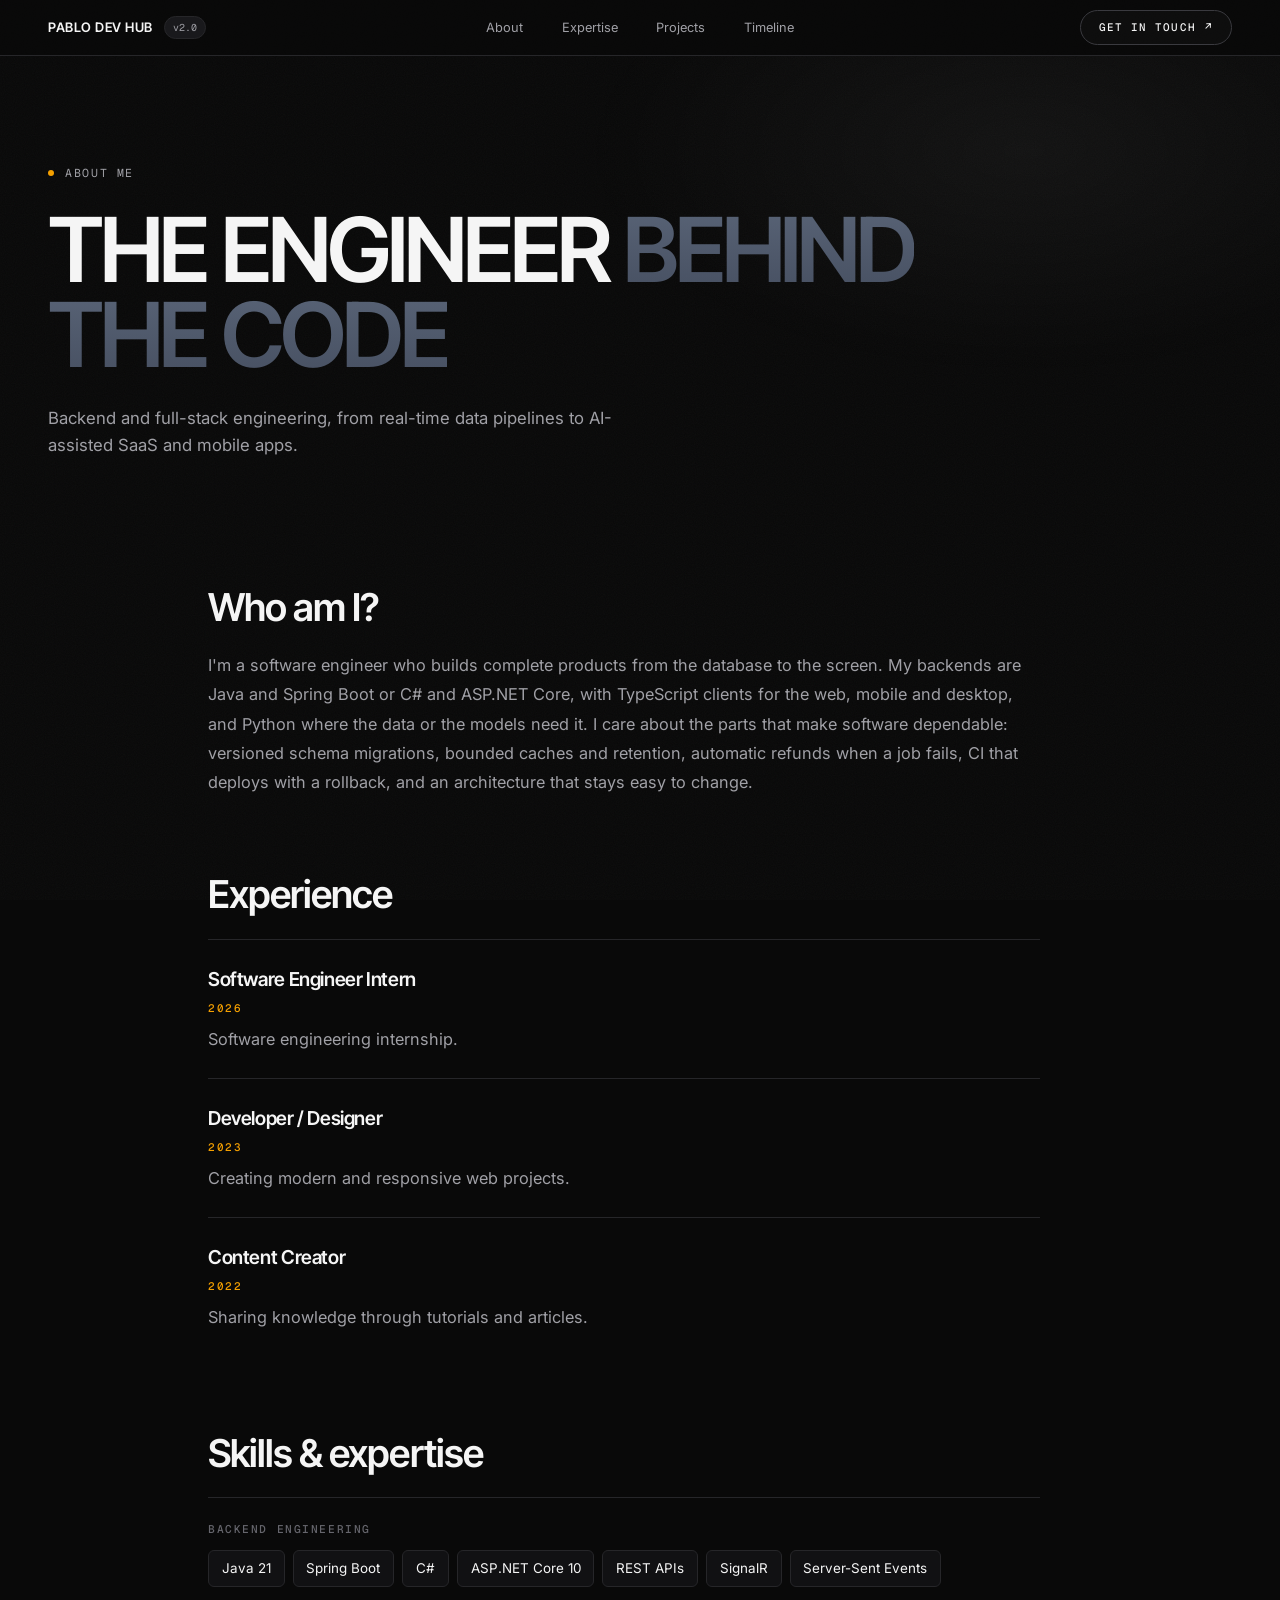
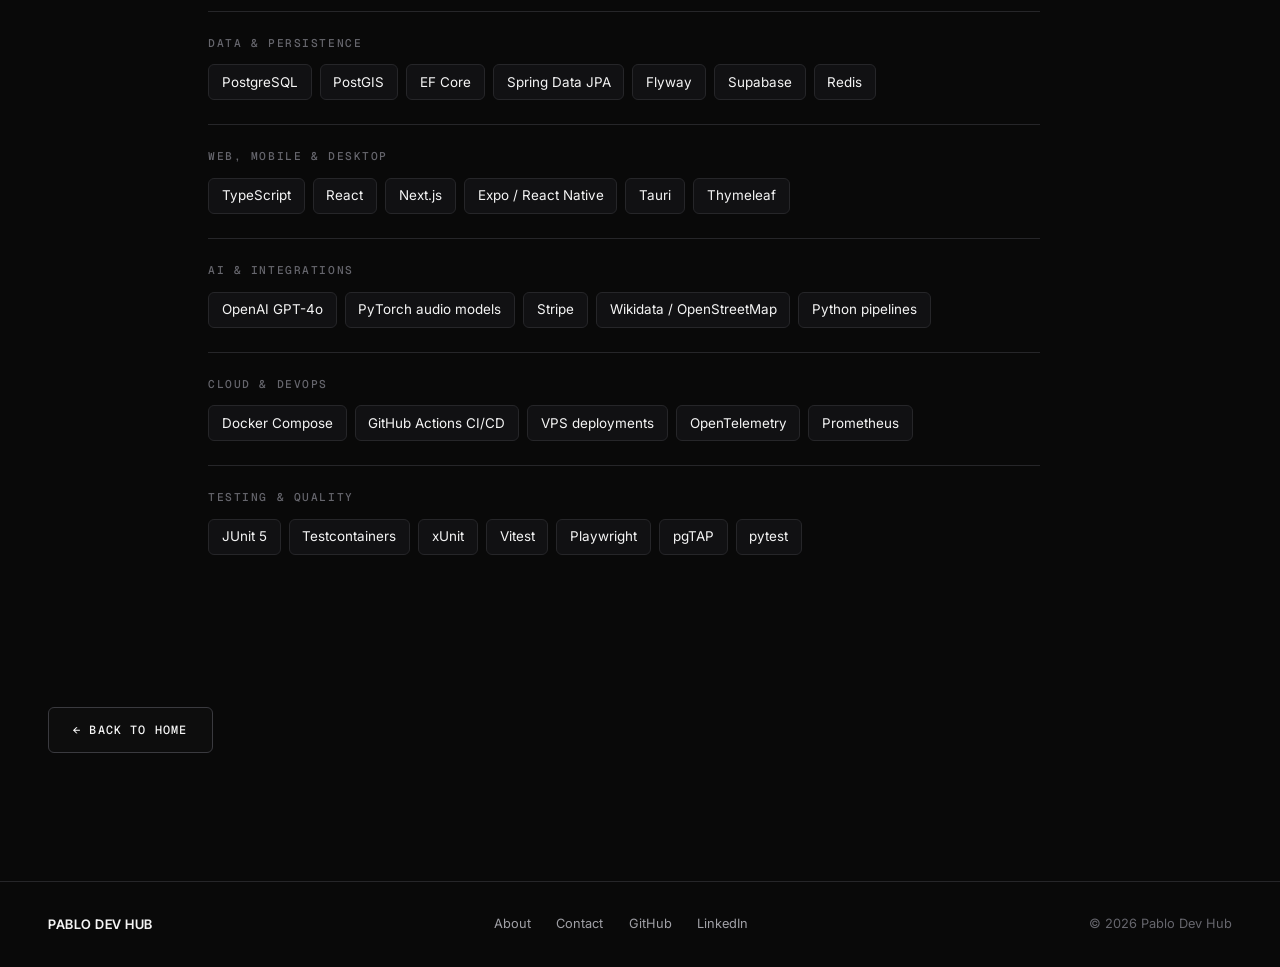
==== commit 57e0d38c: "feat: add 2026 Software Engineer Intern to timeline, drop 'Present' labels Co-Authored-By: Claude So" ====
--- a/pages/about.html
+++ b/pages/about.html
@@ -57,8 +57,9 @@
                 </div>
                 <div class="about-section" data-reveal>
                     <h2>Experience</h2>
-                    <div class="experience-item"><h3>Developer / Designer</h3><p class="experience-date">2023 - Present</p><p class="about-text">Creating modern and responsive web projects.</p></div>
-                    <div class="experience-item"><h3>Content Creator</h3><p class="experience-date">2022 - Present</p><p class="about-text">Sharing knowledge through tutorials and articles.</p></div>
+                    <div class="experience-item"><h3>Software Engineer Intern</h3><p class="experience-date">2026</p><p class="about-text">Software engineering internship.</p></div>
+                    <div class="experience-item"><h3>Developer / Designer</h3><p class="experience-date">2023</p><p class="about-text">Creating modern and responsive web projects.</p></div>
+                    <div class="experience-item"><h3>Content Creator</h3><p class="experience-date">2022</p><p class="about-text">Sharing knowledge through tutorials and articles.</p></div>
                 </div>
                 <div class="about-section" data-reveal>
                     <h2>Skills &amp; expertise</h2>
@@ -76,8 +77,8 @@
                 <ul>
                     <li><a href="../pages/about.html">About</a></li>
                     <li><a href="../pages/contact.html">Contact</a></li>
-                    <li><a href="https://www.github.com" data-link="github" target="_blank" rel="noopener noreferrer">GitHub</a></li>
-                    <li><a href="https://www.linkedin.com" data-link="linkedin" target="_blank" rel="noopener noreferrer">LinkedIn</a></li>
+                    <li><a href="https://github.com/Pablokaer" data-link="github" target="_blank" rel="noopener noreferrer">GitHub</a></li>
+                    <li><a href="https://www.linkedin.com/in/pablo-carvalh0" data-link="linkedin" target="_blank" rel="noopener noreferrer">LinkedIn</a></li>
                 </ul>
             </nav>
             <span>&copy; <span data-year>2026</span> Pablo Dev Hub</span>
